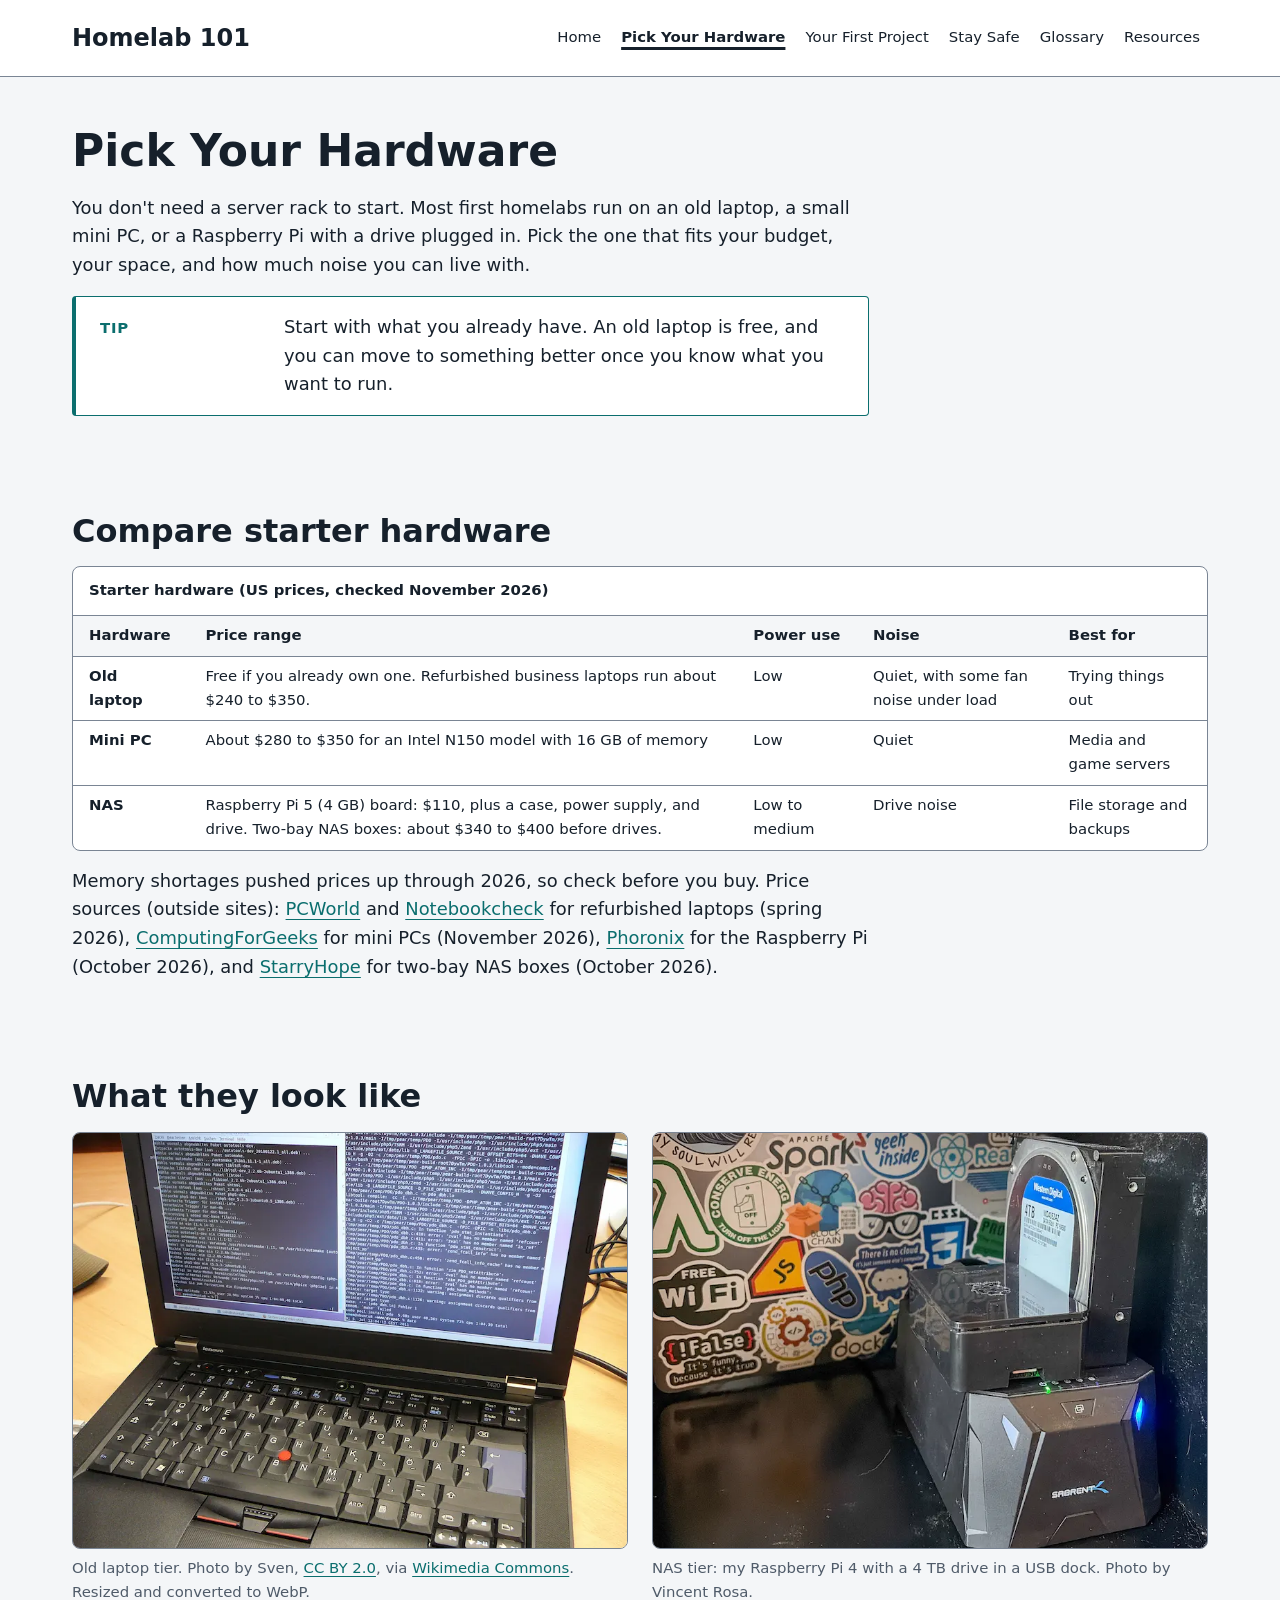
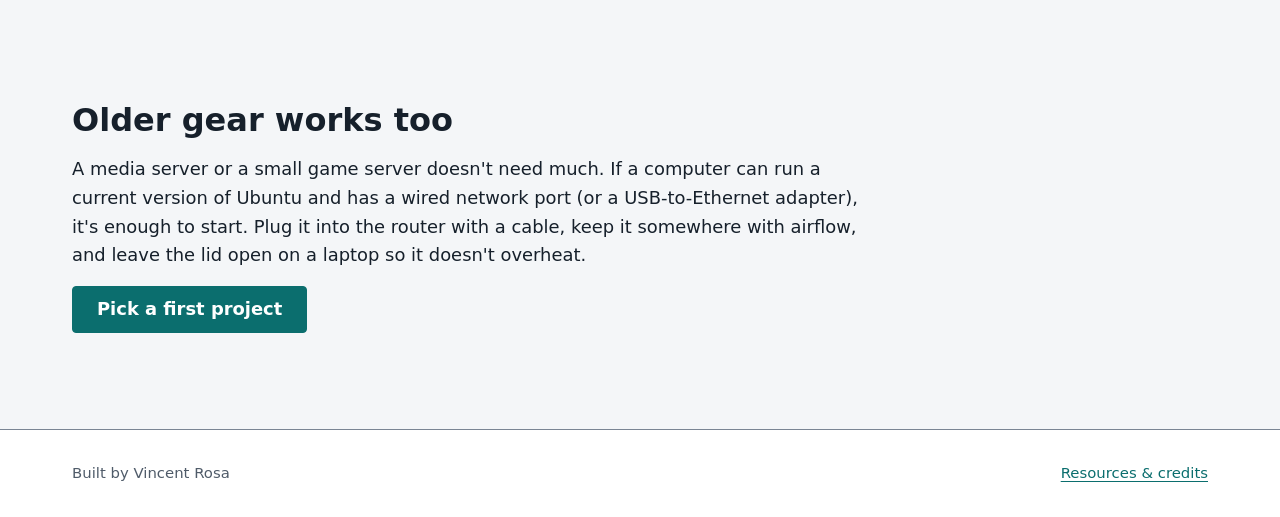
==== hardware.html @ eaaefa8f "Built the Pick Your Hardware page New hardware.html with an intro and tip callout, the comparison ta" ====
<!DOCTYPE html>
<html lang="en">
    <head>
        <meta charset="utf-8">
        <meta name="viewport"
            content="width=device-width, initial-scale=1">
        <title>Pick Your Hardware | Homelab 101</title>
        <meta name="description"
            content="Compare an old laptop, a mini PC, and a NAS for your first homelab by price, power use, and noise.">
        <link rel="stylesheet" href="css/main.css">
    </head>
    <body>
        <a class="skip-link" href="#main">Skip to main content</a>

        <header class="site-header">
            <div class="site-header__inner l-container">
            <a class="site-header__name" href="index.html">Homelab 101</a>
            <nav class="nav" aria-label="Primary">
                <ul class="nav__list" role="list">
                    <li><a class="nav__link" href="index.html">Home</a></li>
                    <li><a class="nav__link" href="hardware.html" aria-current="page">Pick Your Hardware</a></li>
                    <li><a class="nav__link" href="projects.html">Your First Project</a></li>
                    <li><a class="nav__link" href="safety.html">Stay Safe</a></li>
                    <li><a class="nav__link" href="glossary.html">Glossary</a></li>
                    <li><a class="nav__link" href="resources.html">Resources</a></li>
                </ul>
            </nav>
            </div>
        </header>

        <main id="main" class="l-container">
            <section class="l-section u-flow"
            aria-labelledby="page-title">
            <h1 id="page-title">Pick Your Hardware</h1>
            <p class="u-measure">
                You don't need a server rack to start. Most first homelabs run on an
                old laptop, a small mini PC, or a Raspberry Pi with a drive plugged in.
                Pick the one that fits your budget, your space, and how much noise
                you can live with.
            </p>
            <div class="callout u-measure">
                <div class="callout__body">
                <p class="callout__label">Tip</p>
                <p>
                    Start with what you already have. An old laptop is free, and you
                    can move to something better once you know what you want to run.
                </p>
                </div>
            </div>
            </section>

            <section class="l-section u-flow"
            aria-labelledby="table-title">
            <h2 id="table-title">Compare starter hardware</h2>
            <div class="data-table">
                <p class="data-table__hint">Scroll sideways to see every column.</p>
                <div class="data-table__scroll" tabindex="0"
                role="region" aria-labelledby="hw-caption">
                <table>
                    <caption id="hw-caption">Starter hardware (US prices, checked November 2026)</caption>
                    <thead>
                    <tr>
                        <th scope="col">Hardware</th>
                        <th scope="col">Price range</th>
                        <th scope="col">Power use</th>
                        <th scope="col">Noise</th>
                        <th scope="col">Best for</th>
                    </tr>
                    </thead>
                    <tbody>
                    <tr>
                        <th scope="row">Old laptop</th>
                        <td>Free if you already own one. Refurbished business laptops run about $240 to $350.</td>
                        <td>Low</td>
                        <td>Quiet, with some fan noise under load</td>
                        <td>Trying things out</td>
                    </tr>
                    <tr>
                        <th scope="row">Mini PC</th>
                        <td>About $280 to $350 for an Intel N150 model with 16 GB of memory</td>
                        <td>Low</td>
                        <td>Quiet</td>
                        <td>Media and game servers</td>
                    </tr>
                    <tr>
                        <th scope="row">NAS</th>
                        <td>Raspberry Pi 5 (4 GB) board: $110, plus a case, power supply, and drive. Two-bay NAS boxes: about $340 to $400 before drives.</td>
                        <td>Low to medium</td>
                        <td>Drive noise</td>
                        <td>File storage and backups</td>
                    </tr>
                    </tbody>
                </table>
            </div>
            </div>
            <p class="u-measure">
                Memory shortages pushed prices up through 2026, so check before you buy.
                Price sources (outside sites):
                <a href="https://www.pcworld.com/article/3087427/this-lenovo-thinkpad-with-16gb-of-ram-is-a-total-workhorse-at-240.html">PCWorld</a> and
                <a href="https://www.notebookcheck.net/15-inch-Lenovo-ThinkPad-drops-below-350-thanks-to-massive-refurbished-discount.1305845.0.html">Notebookcheck</a>
                for refurbished laptops (spring 2026),
                <a href="https://computingforgeeks.com/mini-pc-prices/">ComputingForGeeks</a>
                for mini PCs (November 2026),
                <a href="https://www.phoronix.com/news/Raspberry-Pi-5-2GB-Price-77.50">Phoronix</a>
                for the Raspberry Pi (October 2026), and
                <a href="https://www.starryhope.com/nas/best-2-bay-nas/">StarryHope</a>
                for two-bay NAS boxes (October 2026).
            </p>
            </section>

            <section class="l-section u-flow"
            aria-labelledby="photos-title">
            <h2 id="photos-title">What they look like</h2>
            <ul class="l-grid" role="list">
                <li>
                    <figure class="figure">
                        <img
                            src="images/thinkpad-t420-800.webp"
                            srcset="images/thinkpad-t420-480.webp 480w,
                                    images/thinkpad-t420-800.webp 800w,
                                    images/thinkpad-t420-1200.webp 1200w"
                            sizes="(min-width: 78rem) 35rem,
                                   (min-width: 36rem) calc(50vw - 2.5rem),
                                   calc(100vw - 2rem)"
                            width="1200" height="900"
                            alt="An older Lenovo ThinkPad T420 laptop, open and running Ubuntu Linux."
                            loading="lazy" decoding="async">
                        <figcaption>
                            Old laptop tier. Photo by Sven,
                            <a href="https://creativecommons.org/licenses/by/2.0/">CC BY 2.0</a>,
                            via <a href="https://commons.wikimedia.org/wiki/File:Lenovo_ThinkPad_T420_Ubuntu_Linux.jpeg">Wikimedia Commons</a>.
                            Resized and converted to WebP.
                        </figcaption>
                    </figure>
                </li>
                <li>
                    <figure class="figure">
                        <picture>
                            <source
                                media="(min-width: 36rem)"
                                srcset="images/pi-nas-wide-800.webp 800w,
                                        images/pi-nas-wide-1200.webp 1200w"
                                sizes="(min-width: 78rem) 35rem,
                                       calc(50vw - 2.5rem)"
                                width="1200" height="900">
                            <img
                                src="images/pi-nas-tall-800.webp"
                                srcset="images/pi-nas-tall-480.webp 480w,
                                        images/pi-nas-tall-800.webp 800w"
                                sizes="calc(100vw - 2rem)"
                                width="800" height="1000"
                                alt="A Raspberry Pi 4 in a black case sitting on a hard drive dock that holds a 4 TB Western Digital drive."
                                loading="lazy" decoding="async">
                        </picture>
                        <figcaption>
                            NAS tier: my Raspberry Pi 4 with a 4 TB drive
                            in a USB dock. Photo by Vincent Rosa.
                        </figcaption>
                    </figure>
                </li>
            </ul>
            </section>

            <section class="l-section u-flow"
            aria-labelledby="older-title">
            <h2 id="older-title">Older gear works too</h2>
            <p class="u-measure">
                A media server or a small game server doesn't need much. If a computer
                can run a current version of Ubuntu and has a wired network port (or a
                USB-to-Ethernet adapter), it's enough to start. Plug it into the router with a cable, keep it somewhere
                with airflow, and leave the lid open on a laptop so it doesn't overheat.
            </p>
            <a class="button" href="projects.html">Pick a first project</a>
            </section>
        </main>

        <footer class="site-footer">
            <div class="site-footer__inner l-container l-cluster">
                <p>Built by Vincent Rosa</p>
                <a href="resources.html">Resources &amp; credits</a>
            </div>
        </footer>
    </body>
</html>
---- css/main.css ----
/* Homelab 101 main stylesheet - Layer order is set once, here. 
Earlier layer = lower priority. Every rule lives in a layer. */

/*layer order - reset, tokens, base, layout,
components, states, utilities, overrides, print */

@import url("reset.css") layer(reset);
@import url("tokens.css") layer(tokens);
@import url("base.css") layer(base);
@import url("layout.css") layer(layout);
@import url("components.css") layer(components);
@import url("states.css") layer(states);
@import url("utilities.css") layer(utilities);
@import url("overrides.css") layer(overrides);
@import url("print.css") layer(print) print;
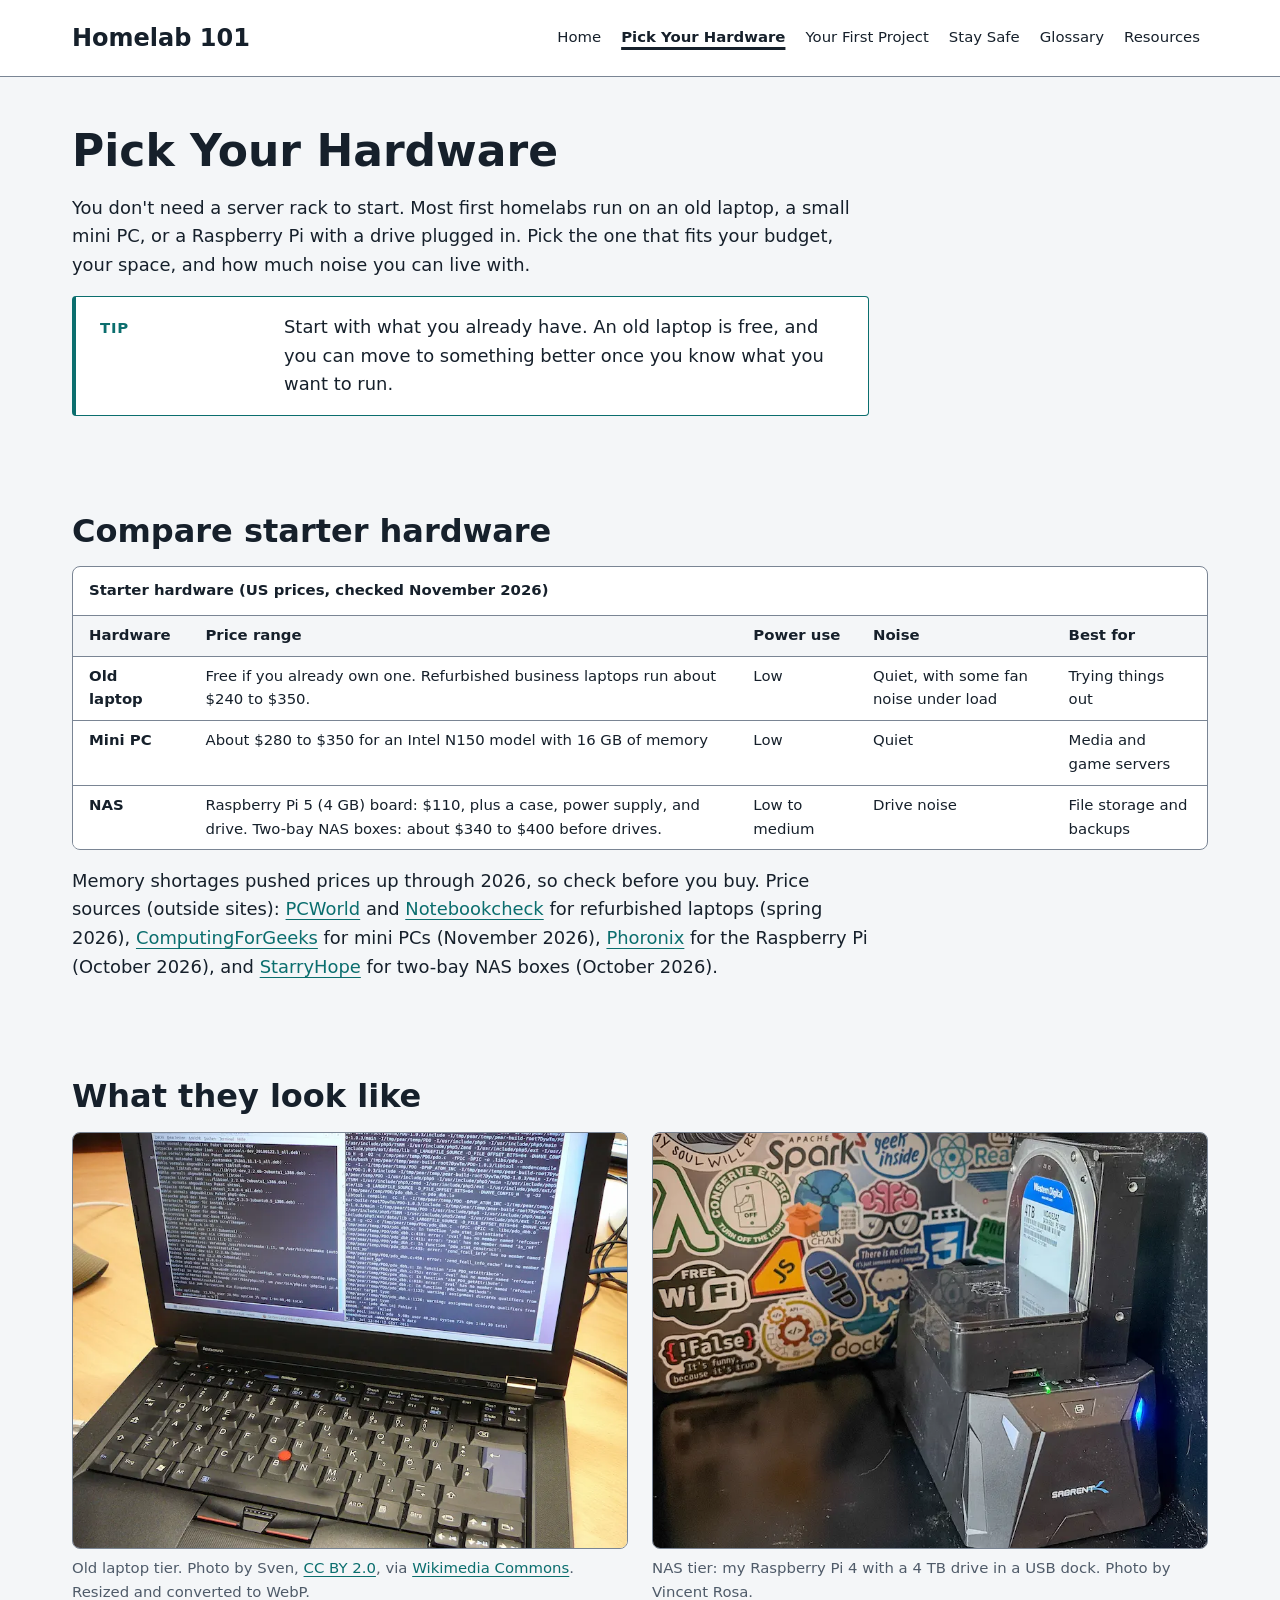
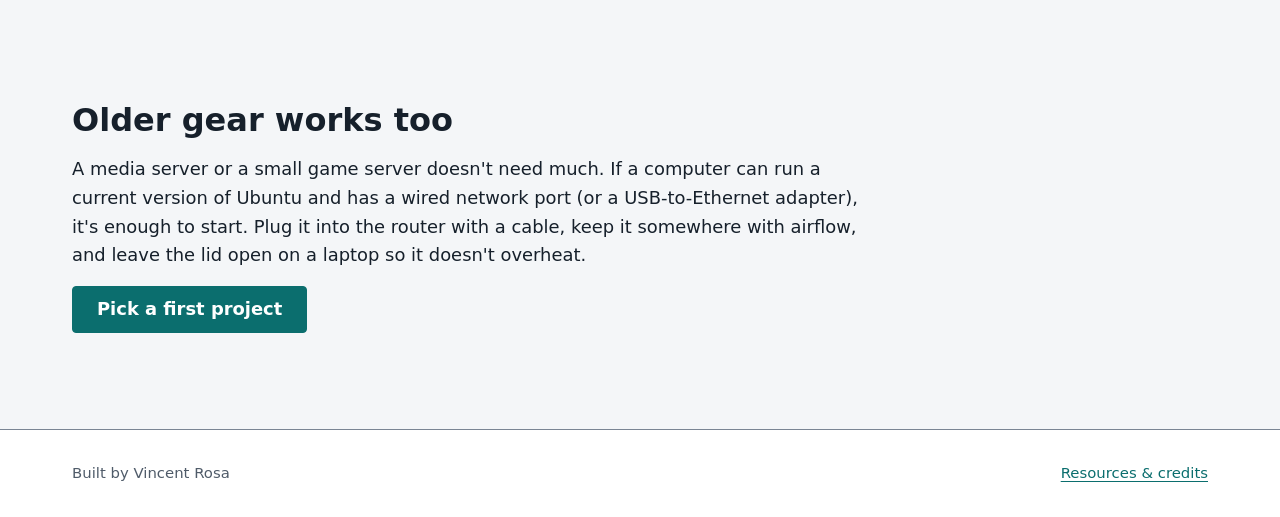
==== commit 4932e7f6: "Connecting the table hint and remove the extra region NVDA read the table caption three times in a r" ====
--- a/hardware.html
+++ b/hardware.html
@@ -49,13 +49,13 @@
             </div>
             </section>
 
-            <section class="l-section u-flow"
-            aria-labelledby="table-title">
+            <section class="l-section u-flow">
             <h2 id="table-title">Compare starter hardware</h2>
             <div class="data-table">
-                <p class="data-table__hint">Scroll sideways to see every column.</p>
+                <p class="data-table__hint" id="hw-hint">Scroll sideways to see every column.</p>
                 <div class="data-table__scroll" tabindex="0"
-                role="region" aria-labelledby="hw-caption">
+                role="region" aria-labelledby="hw-caption"
+                aria-describedby="hw-hint">
                 <table>
                     <caption id="hw-caption">Starter hardware (US prices, checked November 2026)</caption>
                     <thead>
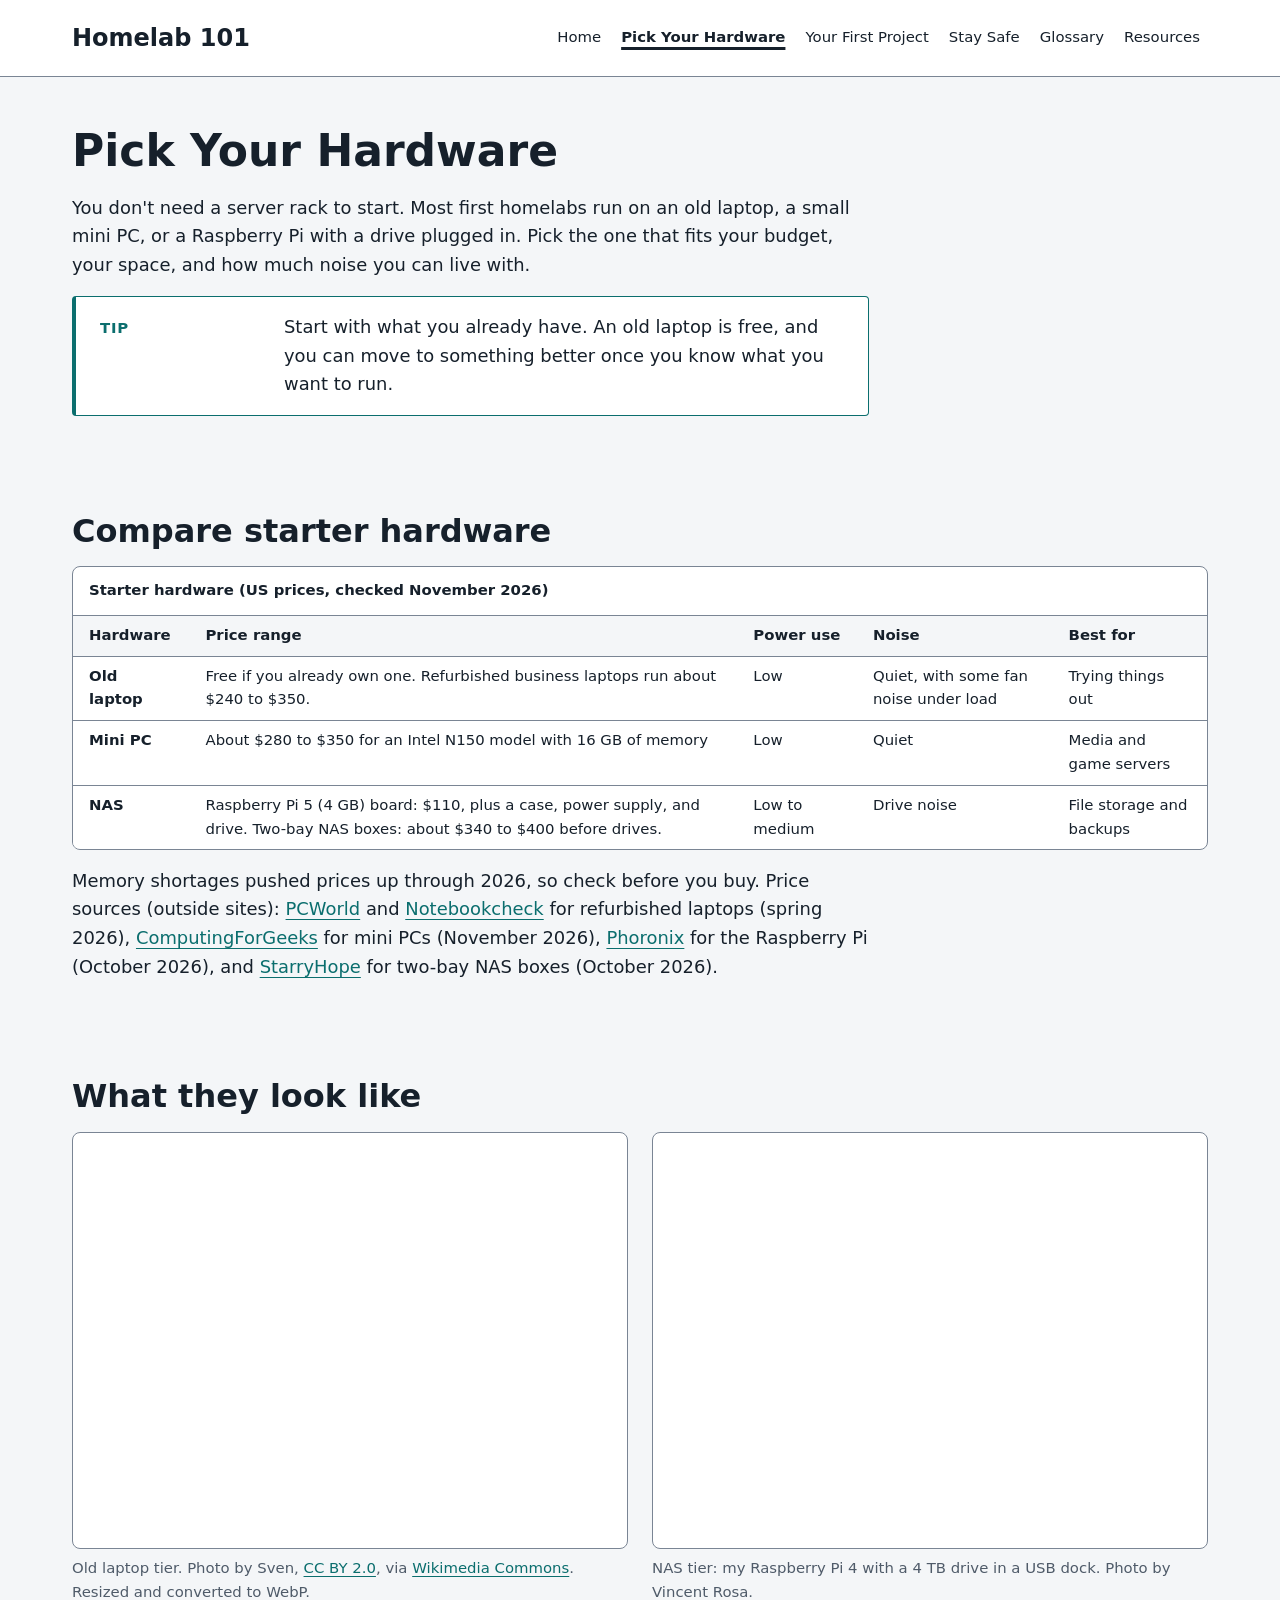
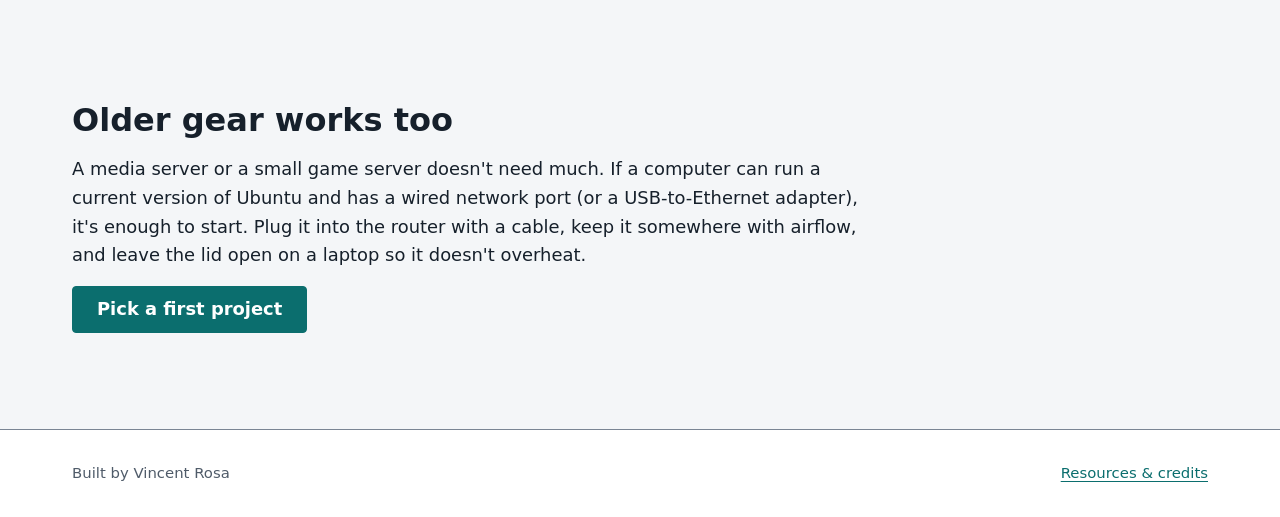
==== commit 66289b42: "Update the meta descriptions to match each page" ====
--- a/hardware.html
+++ b/hardware.html
@@ -6,7 +6,7 @@
             content="width=device-width, initial-scale=1">
         <title>Pick Your Hardware | Homelab 101</title>
         <meta name="description"
-            content="Compare an old laptop, a mini PC, and a NAS for your first homelab by price, power use, and noise.">
+            content="Compare an old laptop, a mini PC, and a NAS for your first homelab by price, power use, and noise, with US prices checked November 2026.">
         <link rel="stylesheet" href="css/main.css">
     </head>
     <body>
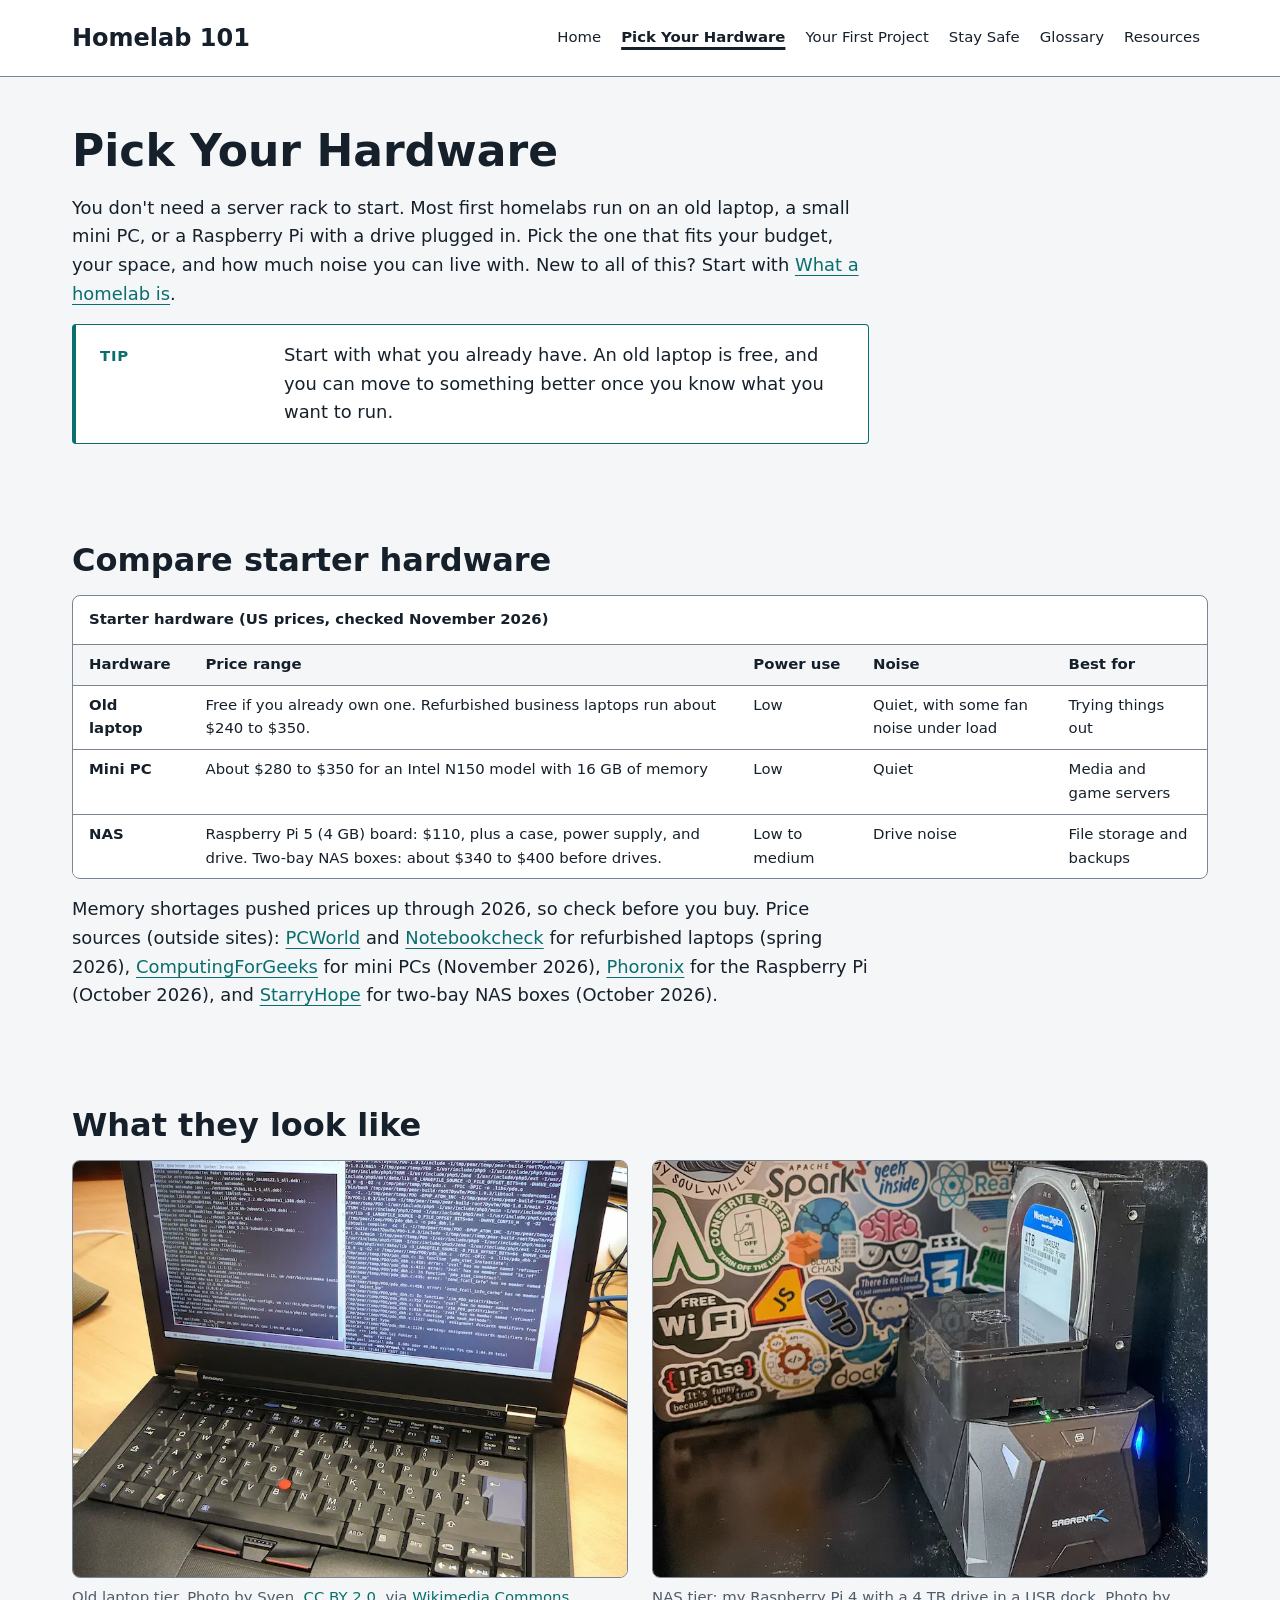
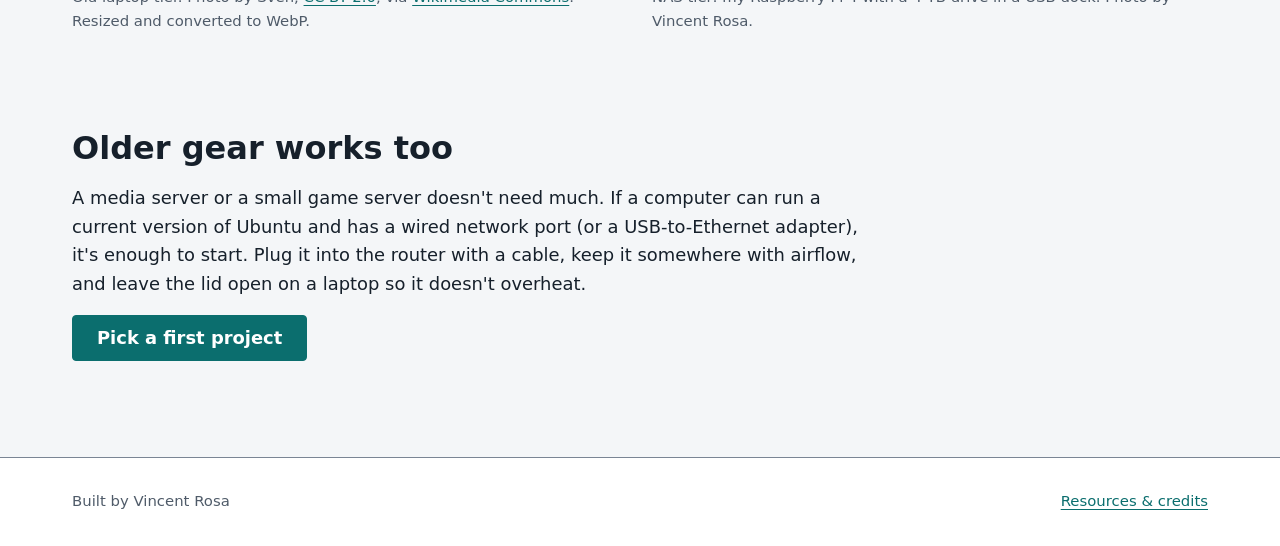
==== commit 7c764c18: "Linked the guide pages to each other in the intros" ====
--- a/hardware.html
+++ b/hardware.html
@@ -7,6 +7,8 @@
         <title>Pick Your Hardware | Homelab 101</title>
         <meta name="description"
             content="Compare an old laptop, a mini PC, and a NAS for your first homelab by price, power use, and noise, with US prices checked November 2026.">
+        <link rel="canonical"
+            href="https://vincentrosa1.github.io/homelab-101/hardware.html">
         <link rel="stylesheet" href="css/main.css">
     </head>
     <body>
@@ -36,7 +38,8 @@
                 You don't need a server rack to start. Most first homelabs run on an
                 old laptop, a small mini PC, or a Raspberry Pi with a drive plugged in.
                 Pick the one that fits your budget, your space, and how much noise
-                you can live with.
+                you can live with. New to all of this? Start with
+                <a href="index.html">What a homelab is</a>.
             </p>
             <div class="callout u-measure">
                 <div class="callout__body">
